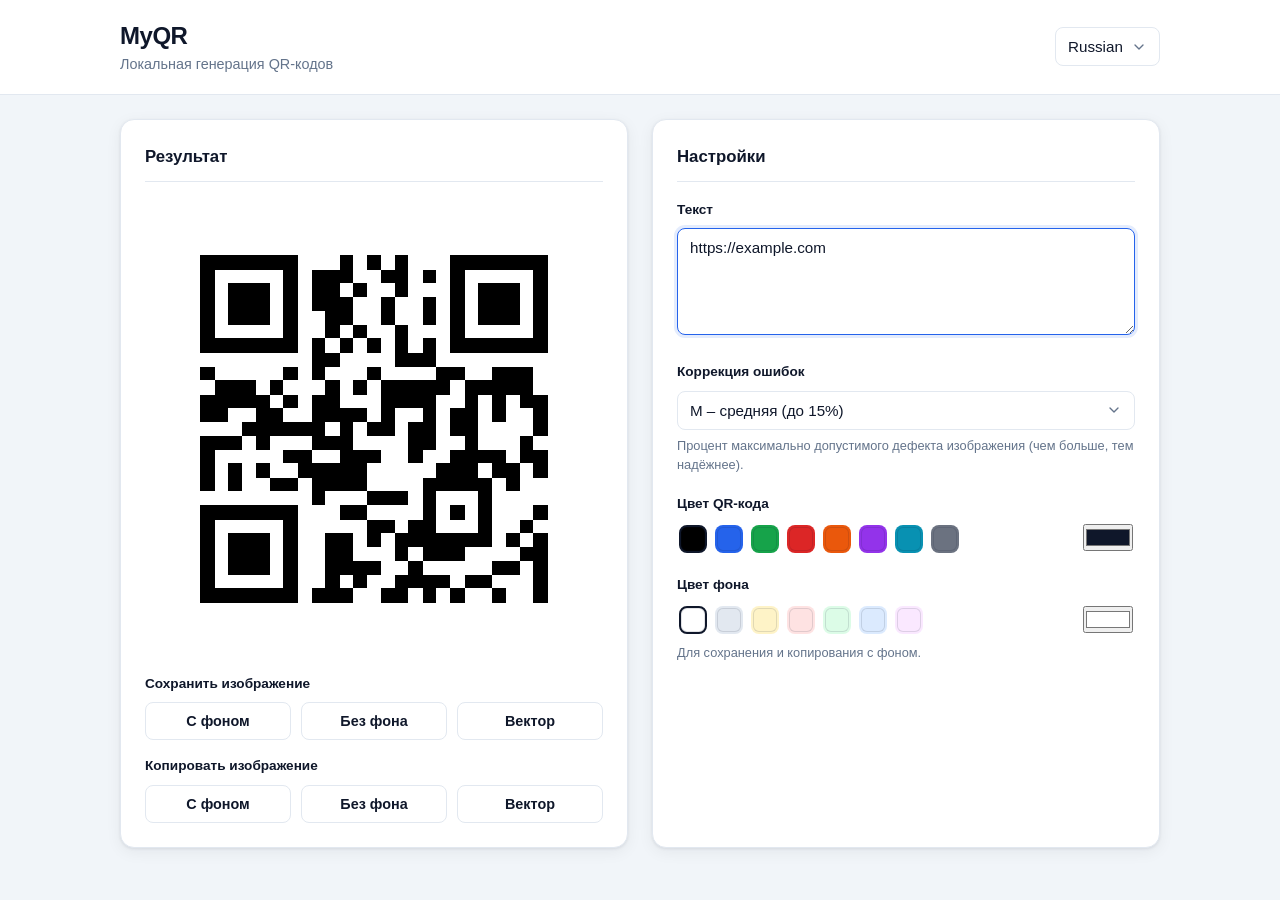
==== resources/index.html @ 20a9e54b "Refactor file structure" ====
<!DOCTYPE html>
<html lang="ru">
<head>
  <meta charset="UTF-8" />
  <meta name="viewport" content="width=device-width, initial-scale=1.0" />
  <title data-i18n="tabName">MyQR - QR-code generator</title>
  <link rel="stylesheet" href="css/style.css" />
</head>
<body>
  <header class="header">
    <div class="container header-inner">
      <table class="header-table">
        <tr>
          <td>
            <h1 class="logo" data-i18n="appHeader_name">MyQR</h1>
            <p class="tagline" data-i18n="appHeader_description">Local QR Code Generation</p>
          </td>
          <td id="lang-list">
            <select id="lang_select" class="input select" style="width: auto;">
              <option value="en">English</option>
              <option value="ru">Russian</option>
            </select>
          </td>
        </tr>
      </table>
    </div>
  </header>

  <main class="container layout">
    
    <!-- Result -->
    <section class="card preview" aria-labelledby="preview-title">
      <h2 id="preview-title" class="card-title" data-i18n="result_header">Result</h2>
      <div class="preview-stage checkerboard" id="preview-stage">
        <img id="preview-img" alt="Сгенерированный QR-код" draggable="false" hidden />
      </div>
      <span class="label" data-i18n="result_saveHead">Save Image</span>
      <div class="downloads">
        <button type="button" id="download-jpg" class="btn btn-outline" data-i18n="result_copyJPG">Solid</button>
        <button type="button" id="download-png" class="btn btn-outline" data-i18n="result_copyPNG">Transparent</button>
        <button type="button" id="download-svg" class="btn btn-outline" data-i18n="result_copySVG">Vector</button>
      </div>
      <span class="label" data-i18n="result_copyHead">Copy Image</span>
      <div class="downloads">
        <button type="button" id="copy-jpg" class="btn btn-outline" data-i18n="result_copyJPG">Solid</button>
        <button type="button" id="copy-png" class="btn btn-outline" data-i18n="result_copyPNG">Transparent</button>
        <button type="button" id="copy-svg" class="btn btn-outline" data-i18n="result_copySVG">Vector</button>
      </div>
    </section>
    
    <!-- Settings -->
    <section class="card controls" aria-labelledby="controls-title">
      <h2 id="controls-title" class="card-title" data-i18n="settings_header">Settings</h2>

      <div class="field">
        <label class="label" for="text-input" data-i18n="settings_inputHead">Text</label>
        <textarea id="text-input" class="input textarea" rows="5" autofocus>https://example.com</textarea>
      </div>

      <div class="field">
        <label class="label" for="ec-level" data-i18n="settings_correctingHead">Error Correction</label>
        <div class="select-wrap">
          <select id="ec-level" class="input select">
            <option value="L" data-i18n="settings_correctingL">L – Low (up to 7%)</option>
            <option value="M" data-i18n="settings_correctingM" selected>M – Medium (up to 15%)</option>
            <option value="Q" data-i18n="settings_correctingQ">Q – High (up to 25%)</option>
            <option value="H" data-i18n="settings_correctingH">H – Maximum (up to 30%)</option>
          </select>
        </div>
        <p class="hint" id="ec-hint" data-i18n="settings_correctingTip">The maximum allowable percentage of image defects (higher means more reliable).</p>
      </div>
      <div class="field">
        <legend class="label" data-i18n="settings_codeColorHead">QR Code Color</legend>
        <table style="width: 100%;">
          <tr>
            <td>
              <div class="color-row">
                <div class="swatches" id="fg-swatches"></div>
              </div>
            </td>
            <td style="text-align: right;"><input type="color" id="fg-color" value="#0f172a"/></td>
          </tr>
        </table>

      </div>

      <div class="field">
        <legend class="label" data-i18n="settings_backgroundColorHead">Background Color</legend>
        <table style="width: 100%;">
          <tr>
            <td>
              <div class="color-row">
                <div class="swatches" id="bg-swatches"></div>
              </div>
            </td>
            <td style="text-align: right;"><input type="color" id="bg-color" value="#ffffff" /></td>
          </tr>
        </table>
        <p class="hint" id="ec-hint" data-i18n="settings_backgroundColorTip">For saving and copying with background.</p>
      </div>

    </section>
  </main>

  <div class="toast" id="toast" role="status" aria-live="polite"></div>

  <script src="neutralino.js"></script>
  <script src="js/qrcode.min.js"></script>
  <script src="js/main.js"></script>
</body>
</html>
---- resources/css/style.css ----
:root {
  --bg: #f1f5f9;
  --card: #ffffff;
  --text: #0f172a;
  --muted: #64748b;
  --border: #e2e8f0;
  --primary: #0f172a;
  --primary-hover: #1e293b;
  --accent: #2563eb;
  --radius: 14px;
  --shadow: 0 1px 3px rgba(15, 23, 42, 0.08), 0 4px 16px rgba(15, 23, 42, 0.06);
}

* {
  box-sizing: border-box;
  margin: 0;
  padding: 0;
}

html {
  font-size: 16px;
}

body {
  font-family: -apple-system, BlinkMacSystemFont, "Segoe UI", Roboto, "Helvetica Neue", Arial, sans-serif;
  background: var(--bg);
  color: var(--text);
  line-height: 1.5;
  min-height: 100vh;
  display: flex;
  flex-direction: column;
}

.container {
  width: 100%;
  max-width: 1080px;
  margin: 0 auto;
  padding: 0 20px;
}


.header {
  background: var(--card);
  border-bottom: 1px solid var(--border);
  padding: 18px 0;
}

.header-table {
  width: 100%;
  border-collapse: collapse;
}

.header-title-cell {
  width: 100%;
  text-align: left;
  vertical-align: middle;
}

.header-lang-cell {
  width: auto;
  white-space: nowrap;
  text-align: right;
  vertical-align: middle;
  padding-left:  16px;
}

#lang-list {
  text-align: right;
}

.header-inner {
  display: flex;
  align-items: stretch;
}

.logo {
  font-size: 1.5rem;
  font-weight: 800;
  letter-spacing: -0.02em;
}

.logo span {
  color: var(--accent);
}

.tagline {
  color: var(--muted);
  font-size: 0.9rem;
}


.layout {
  display: grid;
  grid-template-columns: 1fr 1fr;
  gap: 24px;
  padding-top: 24px;
  padding-bottom: 40px;
  align-items: start;
}

@media (max-width: 860px) {
  .layout {
    grid-template-columns: 1fr;
  }
}


.card {
  background: var(--card);
  border: 1px solid var(--border);
  border-radius: var(--radius);
  box-shadow: var(--shadow);
  padding: 24px;
  height: 100%;
}

.card-title {
  font-size: 1.05rem;
  font-weight: 700;
  margin-bottom: 18px;
  padding-bottom: 12px;
  border-bottom: 1px solid var(--border);
}


.field {
  margin-bottom: 20px;
}

.field:last-child {
  margin-bottom: 0;
}

.label {
  display: block;
  font-size: 0.85rem;
  font-weight: 600;
  color: var(--text);
  margin-top: 16px;
  margin-bottom: 8px;
}

.input {
  width: 100%;
  padding: 10px 12px;
  font-size: 0.95rem;
  font-family: inherit;
  color: var(--text);
  background: #fff;
  border: 1px solid var(--border);
  border-radius: 8px;
  transition: border-color 0.15s, box-shadow 0.15s;
}

.input:focus {
  outline: none;
  border-color: var(--accent);
  box-shadow: 0 0 0 3px rgba(37, 99, 235, 0.12);
}

.textarea {
  resize: vertical;
  min-height: 96px;
}

.select-wrap {
  position: relative;
}

.select {
  appearance: none;
  -webkit-appearance: none;
  padding-right: 36px;
  cursor: pointer;
  background-image: url("data:image/svg+xml,%3Csvg xmlns='http://www.w3.org/2000/svg' width='16' height='16' viewBox='0 0 24 24' fill='none' stroke='%2364748b' stroke-width='2' stroke-linecap='round' stroke-linejoin='round'%3E%3Cpolyline points='6 9 12 15 18 9'/%3E%3C/svg%3E");
  background-repeat: no-repeat;
  background-position: right 12px center;
}

.hint {
  font-size: 0.8rem;
  color: var(--muted);
  margin-top: 6px;
}

.hint-muted {
  opacity: 0.85;
}

.pad-top {
  margin-top: 14px;
}


.color-row {
  display: flex;
  align-items: center;
  gap: 10px;
  flex-wrap: wrap;
}

.swatches {
  display: flex;
  gap: 8px;
  flex-wrap: wrap;
}

.swatch {
  width: 28px;
  height: 28px;
  border-radius: 8px;
  border: 2px solid transparent;
  cursor: pointer;
  padding: 0;
  transition: transform 0.12s, box-shadow 0.12s;
  box-shadow: inset 0 0 0 1px rgba(15, 23, 42, 0.12);
}

.swatch:hover {
  transform: scale(1.12);
}

.swatch.active {
  border-color: var(--text);
  box-shadow: inset 0 0 0 1px rgba(15, 23, 42, 0.12), 0 0 0 2px #fff;
}

.color-pick {
  position: relative;
  width: 28px;
  height: 28px;
  border-radius: 8px;
  border: 2px var(--border);
  cursor: pointer;
  display: inline-flex;
  align-items: center;
  justify-content: center;
  transition: border-color 0.15s;
  background: linear-gradient(
    15deg,
    #a79e9e 0%,
    #d8ba9f 70%,
    #fce683 100%
  );
}

.color-pick:hover {
  border-color: var(--accent);
}

.color-pick input[type="color"] {
  position: absolute;
  inset: 0;
  width: 100%;
  height: 100%;
  opacity: 0;
  cursor: pointer;
}


.btn {
  display: inline-flex;
  align-items: center;
  justify-content: center;
  gap: 8px;
  padding: 10px 16px;
  font-size: 0.9rem;
  font-weight: 600;
  font-family: inherit;
  border-radius: 8px;
  border: 1px solid transparent;
  cursor: pointer;
  transition: background 0.15s, border-color 0.15s, transform 0.1s;
  user-select: none;
}

.btn:active {
  transform: translateY(1px);
}

.btn:disabled {
  opacity: 0.5;
  cursor: not-allowed;
}

.btn-primary {
  background: var(--primary);
  color: #fff;
}

.btn-primary:hover:not(:disabled) {
  background: var(--primary-hover);
}

.btn-outline {
  background: #fff;
  color: var(--text);
  border-color: var(--border);
}

.btn-outline:hover:not(:disabled) {
  border-color: var(--accent);
  color: var(--accent);
}

.downloads {
  display: grid;
  grid-template-columns: 1fr 1fr 1fr;
  gap: 10px;
  margin-top: 0px;
}


.preview-stage {
  position: relative;
  display: flex;
  align-items: center;
  justify-content: center;
  min-height: 320px;
  border-radius: 10px;
  overflow: hidden;
}

.checkerboard {
  /*
    Transparency grid
    background-image:
    linear-gradient(45deg, #e2e8f0 25%, transparent 25%),
    linear-gradient(-45deg, #e2e8f0 25%, transparent 25%),
    linear-gradient(45deg, transparent 75%, #e2e8f0 75%),
    linear-gradient(-45deg, transparent 75%, #e2e8f0 75%); */
  background-size: 20px 20px;
  background-position: 0 0, 0 10px, 10px -10px, -10px 0;
  background-color: #ffffff;
}

#preview-img {
  max-width: 100%;
  width: auto;
  height: auto;
  image-rendering: pixelated;
  border-radius: 4px;
}

.placeholder {
  display: flex;
  flex-direction: column;
  align-items: center;
  gap: 12px;
  color: #94a3b8;
  text-align: center;
  font-size: 0.9rem;
}


.toast {
  position: fixed;
  bottom: 24px;
  left: 50%;
  transform: translateX(-50%) translateY(80px);
  background: var(--text);
  color: #fff;
  padding: 12px 20px;
  border-radius: 10px;
  font-size: 0.9rem;
  font-weight: 500;
  box-shadow: 0 8px 24px rgba(15, 23, 42, 0.25);
  opacity: 0;
  pointer-events: none;
  transition: transform 0.25s ease, opacity 0.25s ease;
  z-index: 100;
}

.toast.show {
  transform: translateX(-50%) translateY(0);
  opacity: 1;
}

.toast.error {
  background: #dc2626;
}


.footer {
  margin-top: auto;
  padding: 20px 0;
  text-align: center;
  color: var(--muted);
  font-size: 0.8rem;
  border-top: 1px solid var(--border);
  background: var(--card);
}
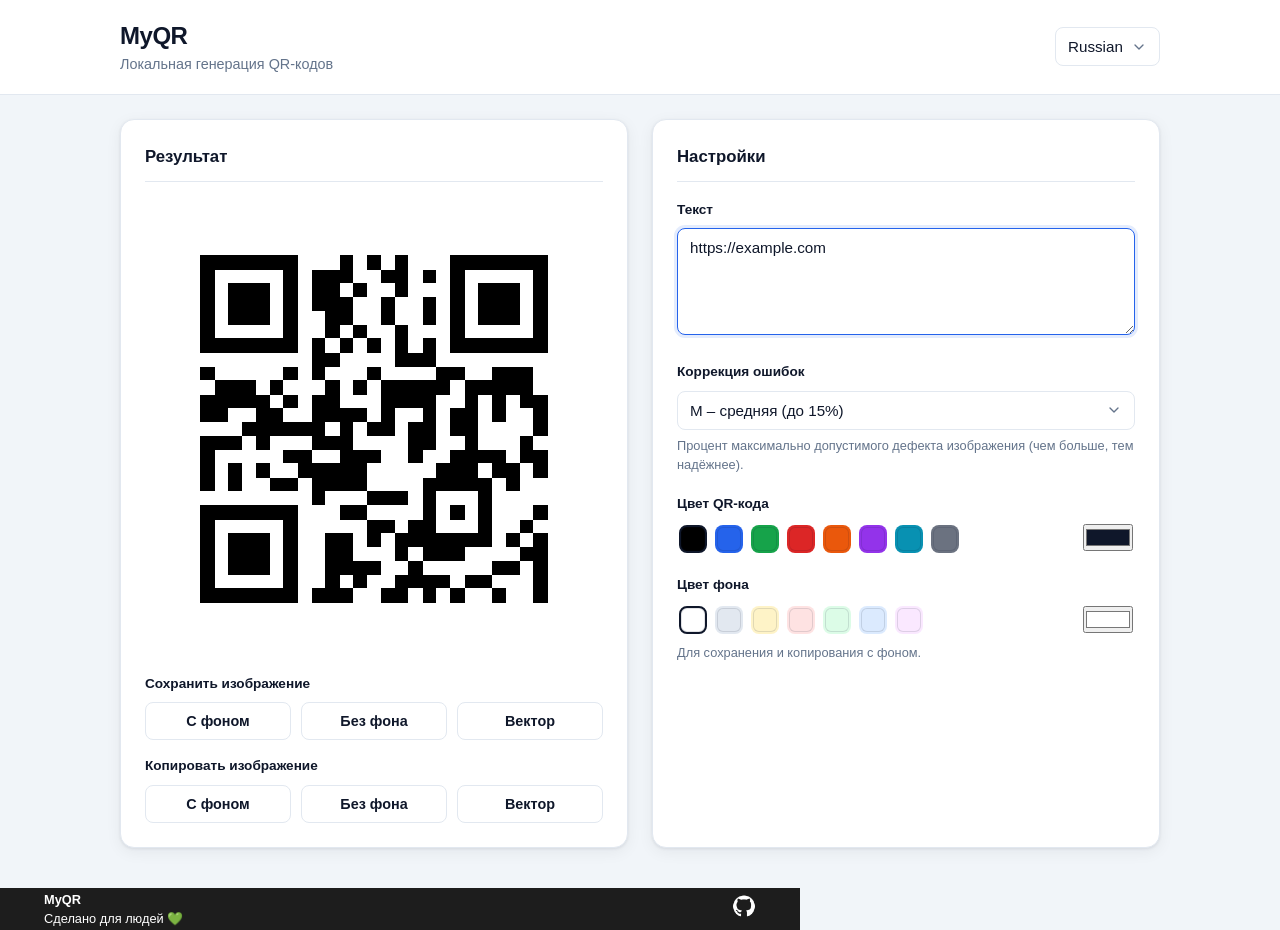
==== commit 460bd557: "Edit front" ====
--- a/resources/index.html
+++ b/resources/index.html
@@ -1,111 +1,123 @@
 <!DOCTYPE html>
 <html lang="ru">
-<head>
-  <meta charset="UTF-8" />
-  <meta name="viewport" content="width=device-width, initial-scale=1.0" />
-  <title data-i18n="tabName">MyQR - QR-code generator</title>
-  <link rel="stylesheet" href="css/style.css" />
-</head>
-<body>
-  <header class="header">
-    <div class="container header-inner">
-      <table class="header-table">
-        <tr>
-          <td>
-            <h1 class="logo" data-i18n="appHeader_name">MyQR</h1>
-            <p class="tagline" data-i18n="appHeader_description">Local QR Code Generation</p>
-          </td>
-          <td id="lang-list">
-            <select id="lang_select" class="input select" style="width: auto;">
-              <option value="en">English</option>
-              <option value="ru">Russian</option>
-            </select>
-          </td>
-        </tr>
-      </table>
-    </div>
-  </header>
-
-  <main class="container layout">
-    
-    <!-- Result -->
-    <section class="card preview" aria-labelledby="preview-title">
-      <h2 id="preview-title" class="card-title" data-i18n="result_header">Result</h2>
-      <div class="preview-stage checkerboard" id="preview-stage">
-        <img id="preview-img" alt="Сгенерированный QR-код" draggable="false" hidden />
-      </div>
-      <span class="label" data-i18n="result_saveHead">Save Image</span>
-      <div class="downloads">
-        <button type="button" id="download-jpg" class="btn btn-outline" data-i18n="result_copyJPG">Solid</button>
-        <button type="button" id="download-png" class="btn btn-outline" data-i18n="result_copyPNG">Transparent</button>
-        <button type="button" id="download-svg" class="btn btn-outline" data-i18n="result_copySVG">Vector</button>
-      </div>
-      <span class="label" data-i18n="result_copyHead">Copy Image</span>
-      <div class="downloads">
-        <button type="button" id="copy-jpg" class="btn btn-outline" data-i18n="result_copyJPG">Solid</button>
-        <button type="button" id="copy-png" class="btn btn-outline" data-i18n="result_copyPNG">Transparent</button>
-        <button type="button" id="copy-svg" class="btn btn-outline" data-i18n="result_copySVG">Vector</button>
-      </div>
-    </section>
-    
-    <!-- Settings -->
-    <section class="card controls" aria-labelledby="controls-title">
-      <h2 id="controls-title" class="card-title" data-i18n="settings_header">Settings</h2>
-
-      <div class="field">
-        <label class="label" for="text-input" data-i18n="settings_inputHead">Text</label>
-        <textarea id="text-input" class="input textarea" rows="5" autofocus>https://example.com</textarea>
-      </div>
-
-      <div class="field">
-        <label class="label" for="ec-level" data-i18n="settings_correctingHead">Error Correction</label>
-        <div class="select-wrap">
-          <select id="ec-level" class="input select">
-            <option value="L" data-i18n="settings_correctingL">L – Low (up to 7%)</option>
-            <option value="M" data-i18n="settings_correctingM" selected>M – Medium (up to 15%)</option>
-            <option value="Q" data-i18n="settings_correctingQ">Q – High (up to 25%)</option>
-            <option value="H" data-i18n="settings_correctingH">H – Maximum (up to 30%)</option>
-          </select>
-        </div>
-        <p class="hint" id="ec-hint" data-i18n="settings_correctingTip">The maximum allowable percentage of image defects (higher means more reliable).</p>
-      </div>
-      <div class="field">
-        <legend class="label" data-i18n="settings_codeColorHead">QR Code Color</legend>
-        <table style="width: 100%;">
+  <head>
+    <meta charset="UTF-8" />
+    <meta name="viewport" content="width=device-width, initial-scale=1.0" />
+    <title data-i18n="tabName">MyQR - QR-code generator</title>
+    <link rel="stylesheet" href="css/style.css" />
+  </head>
+  <body>
+    <header class="header">
+      <div class="container header-inner">
+        <table class="header-table">
           <tr>
             <td>
-              <div class="color-row">
-                <div class="swatches" id="fg-swatches"></div>
-              </div>
+              <h1 class="logo" data-i18n="appHeader_name">MyQR</h1>
+              <p class="tagline" data-i18n="appHeader_description">Local QR Code Generation</p>
             </td>
-            <td style="text-align: right;"><input type="color" id="fg-color" value="#0f172a"/></td>
+            <td id="lang-list">
+              <select id="lang_select" class="input select" style="width: auto;">
+                <option value="en">English</option>
+                <option value="ru">Russian</option>
+              </select>
+            </td>
           </tr>
         </table>
+      </div>
+    </header>
 
-      </div>
+    <main class="container layout">
+      
+      <!-- Result -->
+      <section class="card preview" aria-labelledby="preview-title">
+        <h2 id="preview-title" class="card-title" data-i18n="result_header">Result</h2>
+        <div class="preview-stage checkerboard" id="preview-stage">
+          <img id="preview-img" alt="Сгенерированный QR-код" draggable="false" hidden />
+        </div>
+        <span class="label" data-i18n="result_saveHead">Save Image</span>
+        <div class="downloads">
+          <button type="button" id="download-jpg" class="btn btn-outline" data-i18n="result_copyJPG">Solid</button>
+          <button type="button" id="download-png" class="btn btn-outline" data-i18n="result_copyPNG">Transparent</button>
+          <button type="button" id="download-svg" class="btn btn-outline" data-i18n="result_copySVG">Vector</button>
+        </div>
+        <span class="label" data-i18n="result_copyHead">Copy Image</span>
+        <div class="downloads">
+          <button type="button" id="copy-jpg" class="btn btn-outline" data-i18n="result_copyJPG">Solid</button>
+          <button type="button" id="copy-png" class="btn btn-outline" data-i18n="result_copyPNG">Transparent</button>
+          <button type="button" id="copy-svg" class="btn btn-outline" data-i18n="result_copySVG">Vector</button>
+        </div>
+      </section>
+      
+      <!-- Settings -->
+      <section class="card controls" aria-labelledby="controls-title">
+        <h2 id="controls-title" class="card-title" data-i18n="settings_header">Settings</h2>
 
-      <div class="field">
-        <legend class="label" data-i18n="settings_backgroundColorHead">Background Color</legend>
-        <table style="width: 100%;">
-          <tr>
-            <td>
-              <div class="color-row">
-                <div class="swatches" id="bg-swatches"></div>
-              </div>
-            </td>
-            <td style="text-align: right;"><input type="color" id="bg-color" value="#ffffff" /></td>
-          </tr>
-        </table>
-        <p class="hint" id="ec-hint" data-i18n="settings_backgroundColorTip">For saving and copying with background.</p>
-      </div>
+        <div class="field">
+          <label class="label" for="text-input" data-i18n="settings_inputHead">Text</label>
+          <textarea id="text-input" class="input textarea" rows="5" autofocus>https://example.com</textarea>
+        </div>
 
-    </section>
-  </main>
+        <div class="field">
+          <label class="label" for="ec-level" data-i18n="settings_correctingHead">Error Correction</label>
+          <div class="select-wrap">
+            <select id="ec-level" class="input select">
+              <option value="L" data-i18n="settings_correctingL">L – Low (up to 7%)</option>
+              <option value="M" data-i18n="settings_correctingM" selected>M – Medium (up to 15%)</option>
+              <option value="Q" data-i18n="settings_correctingQ">Q – High (up to 25%)</option>
+              <option value="H" data-i18n="settings_correctingH">H – Maximum (up to 30%)</option>
+            </select>
+          </div>
+          <p class="hint" id="ec-hint" data-i18n="settings_correctingTip">The maximum allowable percentage of image defects (higher means more reliable).</p>
+        </div>
+        <div class="field">
+          <legend class="label" data-i18n="settings_codeColorHead">QR Code Color</legend>
+          <table style="width: 100%;">
+            <tr>
+              <td>
+                <div class="color-row">
+                  <div class="swatches" id="fg-swatches"></div>
+                </div>
+              </td>
+              <td style="text-align: right;"><input type="color" id="fg-color" value="#0f172a"/></td>
+            </tr>
+          </table>
 
-  <div class="toast" id="toast" role="status" aria-live="polite"></div>
+        </div>
 
-  <script src="neutralino.js"></script>
-  <script src="js/qrcode.min.js"></script>
-  <script src="js/main.js"></script>
-</body>
+        <div class="field">
+          <legend class="label" data-i18n="settings_backgroundColorHead">Background Color</legend>
+          <table style="width: 100%;">
+            <tr>
+              <td>
+                <div class="color-row">
+                  <div class="swatches" id="bg-swatches"></div>
+                </div>
+              </td>
+              <td style="text-align: right;"><input type="color" id="bg-color" value="#ffffff" /></td>
+            </tr>
+          </table>
+          <p class="hint" id="ec-hint" data-i18n="settings_backgroundColorTip">For saving and copying with background.</p>
+        </div>
+
+      </section>
+    </main>
+
+    <div class="toast" id="toast" role="status" aria-live="polite"></div>
+
+    <script src="neutralino.js"></script>
+    <script src="js/qrcode.min.js"></script>
+    <script src="js/main.js"></script>
+  </body>
+  <footer>
+    <table id="footer-table">
+      <tr>
+        <td><p><b>MyQR</b></p><p>Сделано для людей 💚</p></td>
+        <td style="text-align: right;">
+          <a class="urlLink" data-url="https://github.com/InstalerUP/WebMatch">
+            <img src="img/github_logo_w.png" style="height: 24px;">
+          </a>
+        </td>
+      </tr>
+    </table>
+  </footer>
 </html>
--- a/resources/css/style.css
+++ b/resources/css/style.css
@@ -8,6 +8,7 @@
   --primary: #0f172a;
   --primary-hover: #1e293b;
   --accent: #2563eb;
+  --footer: #1d1d1d;
   --radius: 14px;
   --shadow: 0 1px 3px rgba(15, 23, 42, 0.08), 0 4px 16px rgba(15, 23, 42, 0.06);
 }
@@ -381,13 +382,22 @@
   background: #dc2626;
 }
 
-
-.footer {
+/* .footer {
   margin-top: auto;
-  padding: 20px 0;
+  padding: 10px 0;
   text-align: center;
   color: var(--muted);
   font-size: 0.8rem;
   border-top: 1px solid var(--border);
   background: var(--card);
-}+} */
+
+
+#footer-table {
+  width: 800px;
+  background: var(--footer);
+  color: var(--card);
+  font-size: 0.8rem;
+  padding-left: 42px;
+  padding-right: 42px;
+}
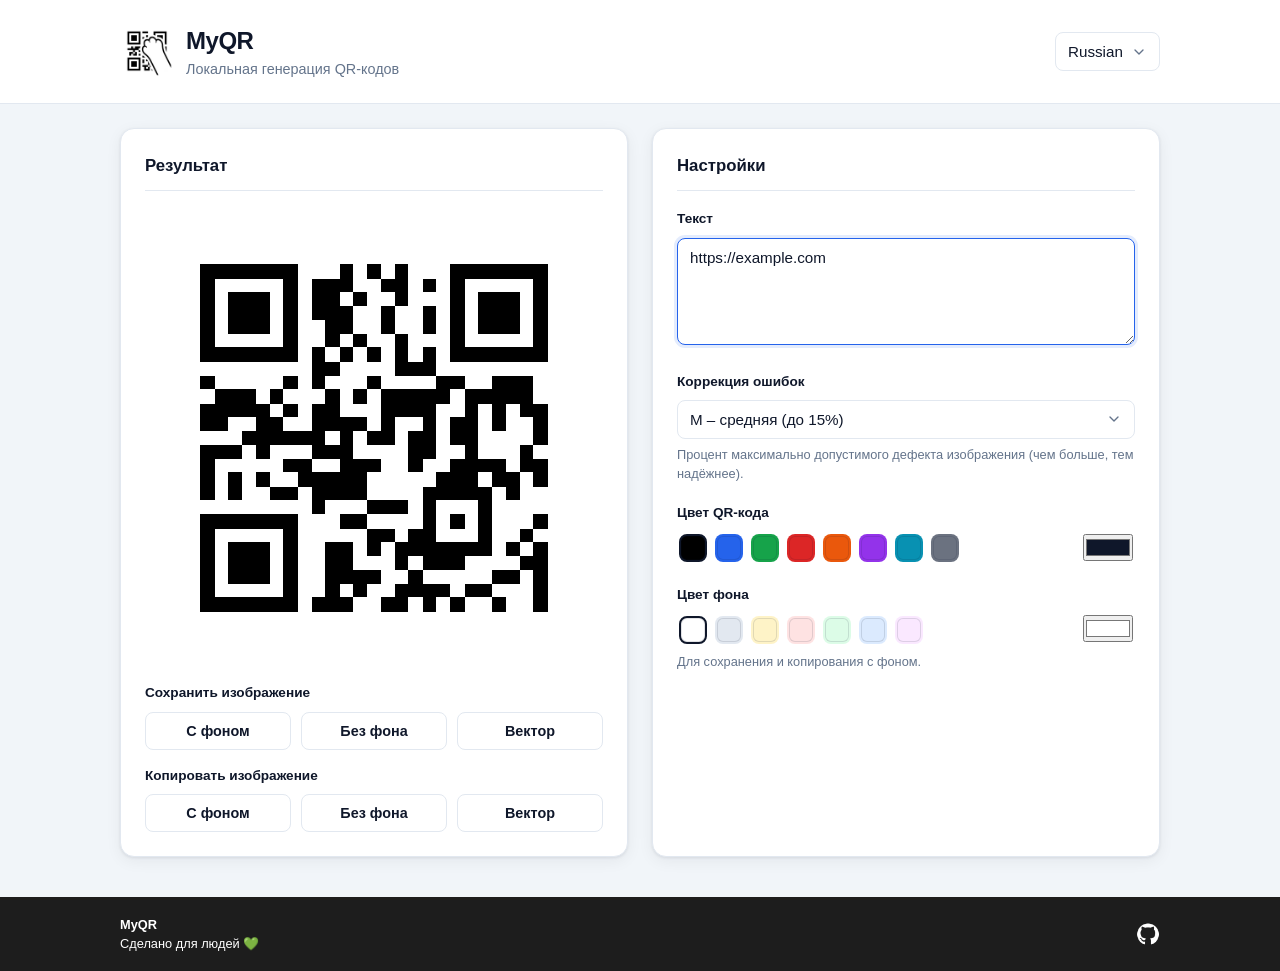
==== commit dc3d202b: "Design edit" ====
--- a/resources/index.html
+++ b/resources/index.html
@@ -4,6 +4,7 @@
     <meta charset="UTF-8" />
     <meta name="viewport" content="width=device-width, initial-scale=1.0" />
     <title data-i18n="tabName">MyQR - QR-code generator</title>
+     <link rel="icon" type="image/png" href="img/appIcon.png">
     <link rel="stylesheet" href="css/style.css" />
   </head>
   <body>
@@ -12,8 +13,13 @@
         <table class="header-table">
           <tr>
             <td>
-              <h1 class="logo" data-i18n="appHeader_name">MyQR</h1>
-              <p class="tagline" data-i18n="appHeader_description">Local QR Code Generation</p>
+              <td style="width: 66px;">
+                <img src="img/app_logo_w.png" id="header-logo">
+              </td>
+              <td>
+                <h1 class="logo" data-i18n="appHeader_name">MyQR</h1>
+                <p class="tagline" data-i18n="appHeader_description">Local QR Code Generation</p>
+              </td>
             </td>
             <td id="lang-list">
               <select id="lang_select" class="input select" style="width: auto;">
@@ -104,20 +110,22 @@
 
     <div class="toast" id="toast" role="status" aria-live="polite"></div>
 
+    <footer class="footer">
+      <div class="container footer-inner">
+        <div class="footer-left">
+          <p><b>MyQR</b></p>
+          <p data-i18n="info_forFolks">Made for folks 💚</p>
+        </div>
+        <div class="footer-right">
+          <a class="urlLink" href="https://github.com/InstalerUP/WebMatch">
+            <img src="img/github_logo_w.png" style="height: 24px;">
+          </a>
+        </div>
+      </div>
+    </footer>
+
     <script src="neutralino.js"></script>
     <script src="js/qrcode.min.js"></script>
     <script src="js/main.js"></script>
   </body>
-  <footer>
-    <table id="footer-table">
-      <tr>
-        <td><p><b>MyQR</b></p><p>Сделано для людей 💚</p></td>
-        <td style="text-align: right;">
-          <a class="urlLink" data-url="https://github.com/InstalerUP/WebMatch">
-            <img src="img/github_logo_w.png" style="height: 24px;">
-          </a>
-        </td>
-      </tr>
-    </table>
-  </footer>
 </html>
--- a/resources/css/style.css
+++ b/resources/css/style.css
@@ -73,6 +73,11 @@
 .header-inner {
   display: flex;
   align-items: stretch;
+}
+
+#header-logo{
+  width: 54px;
+  margin-top: 6px;
 }
 
 .logo {
@@ -382,22 +387,33 @@
   background: #dc2626;
 }
 
-/* .footer {
-  margin-top: auto;
-  padding: 10px 0;
-  text-align: center;
-  color: var(--muted);
-  font-size: 0.8rem;
-  border-top: 1px solid var(--border);
-  background: var(--card);
-} */
-
-
-#footer-table {
-  width: 800px;
+
+
+.footer {
+  width: 100%;
   background: var(--footer);
   color: var(--card);
   font-size: 0.8rem;
-  padding-left: 42px;
-  padding-right: 42px;
-}
+}
+
+.footer-inner {
+  display: flex;
+  align-items: center;
+  justify-content: space-between;
+  gap: 20px;
+  padding-top: 18px;
+  padding-bottom: 18px;
+}
+
+.footer-left {
+  text-align: left;
+}
+
+.footer-right {
+  flex-shrink: 0;
+  text-align: right;
+}
+
+.footer-right img {
+  display: block;
+}
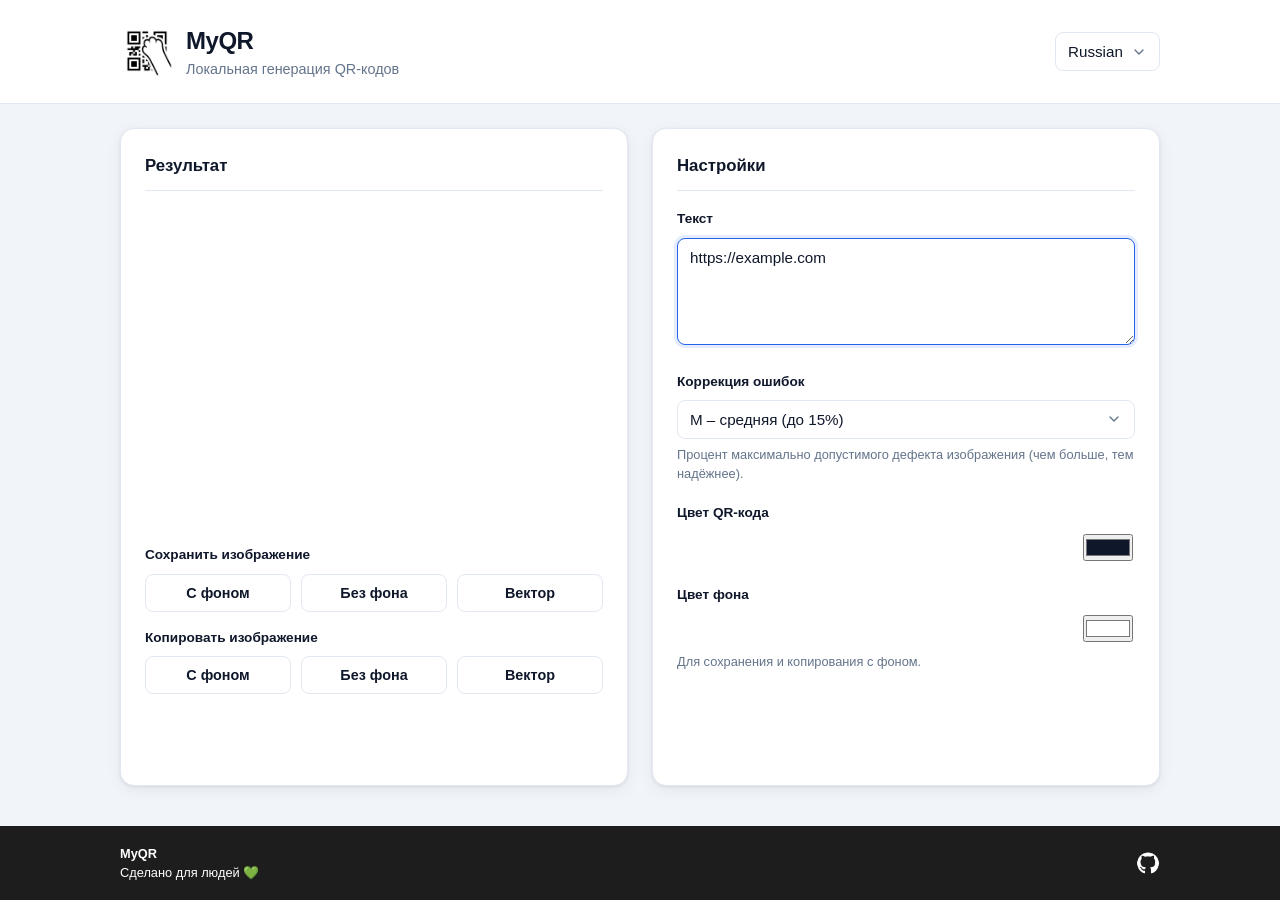
==== commit 29b81c86: "v0.9.3" ====
--- a/resources/index.html
+++ b/resources/index.html
@@ -17,8 +17,8 @@
                 <img src="img/app_logo_w.png" id="header-logo">
               </td>
               <td>
-                <h1 class="logo" data-i18n="appHeader_name">MyQR</h1>
-                <p class="tagline" data-i18n="appHeader_description">Local QR Code Generation</p>
+                <h1 class="logo no-select" data-i18n="appHeader_name">MyQR</h1>
+                <p class="tagline no-select" data-i18n="appHeader_description">Local QR Code Generation</p>
               </td>
             </td>
             <td id="lang-list">
@@ -36,17 +36,17 @@
       
       <!-- Result -->
       <section class="card preview" aria-labelledby="preview-title">
-        <h2 id="preview-title" class="card-title" data-i18n="result_header">Result</h2>
+        <h2 id="preview-title" class="card-title no-select" data-i18n="result_header">Result</h2>
         <div class="preview-stage checkerboard" id="preview-stage">
-          <img id="preview-img" alt="Сгенерированный QR-код" draggable="false" hidden />
+          <img id="preview-img" draggable="false" hidden />
         </div>
-        <span class="label" data-i18n="result_saveHead">Save Image</span>
+        <span class="label no-select" data-i18n="result_saveHead">Save Image</span>
         <div class="downloads">
           <button type="button" id="download-jpg" class="btn btn-outline" data-i18n="result_copyJPG">Solid</button>
           <button type="button" id="download-png" class="btn btn-outline" data-i18n="result_copyPNG">Transparent</button>
           <button type="button" id="download-svg" class="btn btn-outline" data-i18n="result_copySVG">Vector</button>
         </div>
-        <span class="label" data-i18n="result_copyHead">Copy Image</span>
+        <span class="label no-select" data-i18n="result_copyHead">Copy Image</span>
         <div class="downloads">
           <button type="button" id="copy-jpg" class="btn btn-outline" data-i18n="result_copyJPG">Solid</button>
           <button type="button" id="copy-png" class="btn btn-outline" data-i18n="result_copyPNG">Transparent</button>
@@ -56,15 +56,15 @@
       
       <!-- Settings -->
       <section class="card controls" aria-labelledby="controls-title">
-        <h2 id="controls-title" class="card-title" data-i18n="settings_header">Settings</h2>
+        <h2 id="controls-title" class="card-title no-select" data-i18n="settings_header">Settings</h2>
 
         <div class="field">
-          <label class="label" for="text-input" data-i18n="settings_inputHead">Text</label>
+          <label class="label no-select" for="text-input" data-i18n="settings_inputHead">Text</label>
           <textarea id="text-input" class="input textarea" rows="5" autofocus>https://example.com</textarea>
         </div>
 
         <div class="field">
-          <label class="label" for="ec-level" data-i18n="settings_correctingHead">Error Correction</label>
+          <label class="label no-select" for="ec-level" data-i18n="settings_correctingHead">Error Correction</label>
           <div class="select-wrap">
             <select id="ec-level" class="input select">
               <option value="L" data-i18n="settings_correctingL">L – Low (up to 7%)</option>
@@ -73,10 +73,10 @@
               <option value="H" data-i18n="settings_correctingH">H – Maximum (up to 30%)</option>
             </select>
           </div>
-          <p class="hint" id="ec-hint" data-i18n="settings_correctingTip">The maximum allowable percentage of image defects (higher means more reliable).</p>
+          <p class="hint no-select" id="ec-hint" data-i18n="settings_correctingTip">The maximum allowable percentage of image defects (higher means more reliable).</p>
         </div>
         <div class="field">
-          <legend class="label" data-i18n="settings_codeColorHead">QR Code Color</legend>
+          <legend class="label no-select" data-i18n="settings_codeColorHead">QR Code Color</legend>
           <table style="width: 100%;">
             <tr>
               <td>
@@ -91,7 +91,7 @@
         </div>
 
         <div class="field">
-          <legend class="label" data-i18n="settings_backgroundColorHead">Background Color</legend>
+          <legend class="label no-select" data-i18n="settings_backgroundColorHead">Background Color</legend>
           <table style="width: 100%;">
             <tr>
               <td>
@@ -102,7 +102,7 @@
               <td style="text-align: right;"><input type="color" id="bg-color" value="#ffffff" /></td>
             </tr>
           </table>
-          <p class="hint" id="ec-hint" data-i18n="settings_backgroundColorTip">For saving and copying with background.</p>
+          <p class="hint no-select" id="ec-hint" data-i18n="settings_backgroundColorTip">For saving and copying with background.</p>
         </div>
 
       </section>
@@ -113,18 +113,18 @@
     <footer class="footer">
       <div class="container footer-inner">
         <div class="footer-left">
-          <p><b>MyQR</b></p>
-          <p data-i18n="info_forFolks">Made for folks 💚</p>
+          <p id="footer-appName" class="no-select"><b>MyQR</b></p>
+          <p data-i18n="info_forFolks" class="no-select">Made for folks 💚</p>
         </div>
         <div class="footer-right">
-          <a class="urlLink" href="https://github.com/InstalerUP/WebMatch">
-            <img src="img/github_logo_w.png" style="height: 24px;">
+          <a href="https://github.com/InstalerUP/MyQR" target="_blank">
+            <img src="img/github_logo_w.png" style="height: 24px; cursor: pointer;"/>
           </a>
         </div>
       </div>
     </footer>
 
-    <script src="neutralino.js"></script>
+    <script src="js/neutralino.js"></script>
     <script src="js/qrcode.min.js"></script>
     <script src="js/main.js"></script>
   </body>
--- a/resources/css/style.css
+++ b/resources/css/style.css
@@ -19,6 +19,11 @@
   padding: 0;
 }
 
+.no-select{
+  -webkit-user-select: none;
+  user-select: none;
+}
+
 html {
   font-size: 16px;
 }
@@ -103,6 +108,7 @@
   padding-top: 24px;
   padding-bottom: 40px;
   align-items: start;
+  flex: 1 0 auto;
 }
 
 @media (max-width: 860px) {
@@ -340,6 +346,14 @@
   background-position: 0 0, 0 10px, 10px -10px, -10px 0;
   background-color: #ffffff;
 }
+
+img{
+  -webkit-user-drag: none;
+  user-drag: none;
+  -webkit-user-select: none;
+  user-select: none;
+}
+
 
 #preview-img {
   max-width: 100%;
